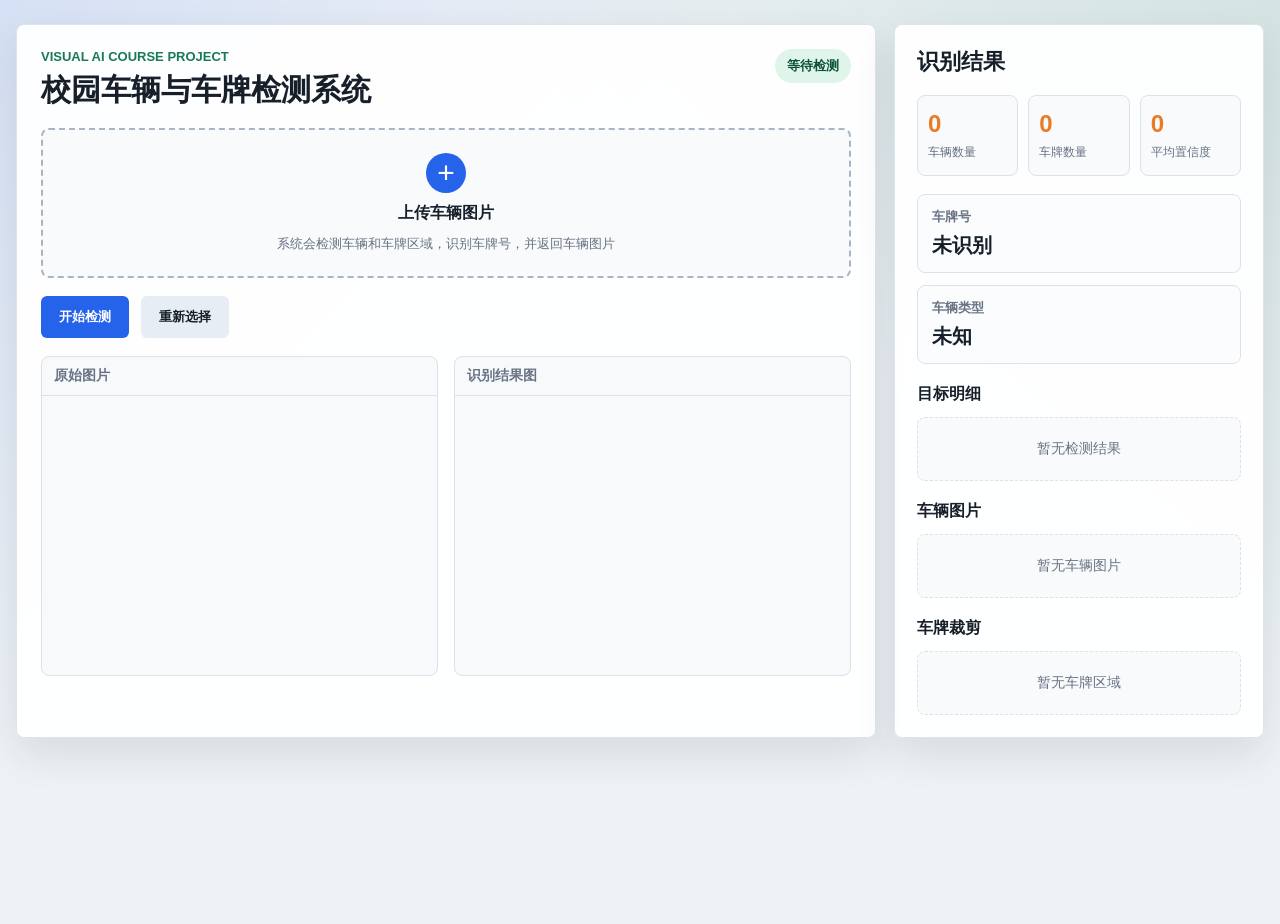
==== templates/index.html @ 744b6635 "Complete visual AI campus detector project" ====
﻿<!doctype html>
<html lang="zh-CN">
  <head>
    <meta charset="utf-8" />
    <meta name="viewport" content="width=device-width, initial-scale=1" />
    <title>校园车辆与车牌检测系统</title>
    <link rel="stylesheet" href="/static/style.css" />
  </head>
  <body>
    <main class="shell">
      <section class="panel workspace">
        <div class="brand">
          <div>
            <p class="eyebrow">Visual AI Course Project</p>
            <h1>校园车辆与车牌检测系统</h1>
          </div>
          <span class="status" id="mode">等待检测</span>
        </div>

        <label class="dropzone" for="imageInput" id="dropzone">
          <input id="imageInput" type="file" accept="image/*" />
          <span class="upload-icon">+</span>
          <strong>上传车辆图片</strong>
          <small>系统会检测车辆和车牌区域，识别车牌号，并返回车辆图片</small>
        </label>

        <div class="actions">
          <button id="detectBtn" type="button">开始检测</button>
          <button id="resetBtn" type="button" class="secondary">重新选择</button>
        </div>

        <div class="preview-grid">
          <figure>
            <figcaption>原始图片</figcaption>
            <img id="originalPreview" alt="原始图片预览" />
          </figure>
          <figure>
            <figcaption>识别结果图</figcaption>
            <img id="resultPreview" alt="识别结果预览" />
          </figure>
        </div>
      </section>

      <aside class="panel insight">
        <h2>识别结果</h2>
        <div class="metrics">
          <div>
            <span id="vehicleCount">0</span>
            <p>车辆数量</p>
          </div>
          <div>
            <span id="plateCount">0</span>
            <p>车牌数量</p>
          </div>
          <div>
            <span id="avgConfidence">0</span>
            <p>平均置信度</p>
          </div>
        </div>

        <section class="result-card">
          <p>车牌号</p>
          <strong id="plateNumber">未识别</strong>
        </section>

        <section class="result-card">
          <p>车辆类型</p>
          <strong id="vehicleType">未知</strong>
        </section>

        <section class="list-section">
          <h3>目标明细</h3>
          <div id="detectionList" class="detection-list empty">暂无检测结果</div>
        </section>

        <section class="list-section">
          <h3>车辆图片</h3>
          <div id="vehicleGallery" class="vehicle-gallery empty">暂无车辆图片</div>
        </section>

        <section class="list-section">
          <h3>车牌裁剪</h3>
          <div id="plateGallery" class="plate-gallery empty">暂无车牌区域</div>
        </section>
      </aside>
    </main>
    <script src="/static/app.js"></script>
  </body>
</html>
---- static/style.css ----
﻿:root {
  color-scheme: light;
  --bg: #eef2f6;
  --panel: #ffffff;
  --ink: #17202a;
  --muted: #687383;
  --line: #dbe2ea;
  --green: #197a55;
  --blue: #2563eb;
  --orange: #ea7a24;
  --shadow: 0 16px 40px rgba(22, 32, 42, 0.11);
}

* { box-sizing: border-box; }

body {
  margin: 0;
  min-height: 100vh;
  font-family: "Microsoft YaHei", "Segoe UI", Arial, sans-serif;
  color: var(--ink);
  background:
    linear-gradient(135deg, rgba(37, 99, 235, 0.12), transparent 34%),
    linear-gradient(220deg, rgba(25, 122, 85, 0.12), transparent 36%),
    var(--bg);
}

.shell {
  width: min(1280px, calc(100vw - 32px));
  margin: 24px auto;
  display: grid;
  grid-template-columns: minmax(0, 1fr) 370px;
  gap: 18px;
}

.panel {
  background: rgba(255, 255, 255, 0.94);
  border: 1px solid rgba(219, 226, 234, 0.9);
  border-radius: 8px;
  box-shadow: var(--shadow);
}

.workspace { padding: 24px; }

.brand {
  display: flex;
  align-items: flex-start;
  justify-content: space-between;
  gap: 16px;
  margin-bottom: 20px;
}

.eyebrow {
  margin: 0 0 8px;
  color: var(--green);
  font-size: 13px;
  font-weight: 700;
  text-transform: uppercase;
}

h1, h2, h3, p { margin-top: 0; }
h1 { margin-bottom: 0; font-size: 30px; line-height: 1.2; }
h2 { font-size: 22px; }
h3 { margin-bottom: 12px; font-size: 16px; }

.status {
  flex: 0 0 auto;
  max-width: 190px;
  padding: 8px 12px;
  border-radius: 999px;
  color: #0f5138;
  background: #dff5ea;
  font-size: 13px;
  font-weight: 700;
  text-align: center;
}

.dropzone {
  min-height: 150px;
  border: 2px dashed #a8b5c5;
  border-radius: 8px;
  display: grid;
  place-items: center;
  gap: 8px;
  padding: 22px;
  text-align: center;
  cursor: pointer;
  background: #f8fafc;
  transition: border-color 0.2s ease, background 0.2s ease;
}

.dropzone.dragging, .dropzone:hover { border-color: var(--blue); background: #edf5ff; }
.dropzone input { display: none; }
.dropzone small { color: var(--muted); }

.upload-icon {
  width: 40px;
  height: 40px;
  border-radius: 50%;
  display: grid;
  place-items: center;
  color: white;
  background: var(--blue);
  font-size: 30px;
  line-height: 1;
}

.actions { display: flex; gap: 12px; margin: 18px 0; }

button {
  height: 42px;
  padding: 0 18px;
  border: 0;
  border-radius: 6px;
  color: white;
  background: var(--blue);
  font-weight: 700;
  cursor: pointer;
}
button.secondary { color: var(--ink); background: #e7edf4; }
button:disabled { cursor: wait; opacity: 0.65; }

.preview-grid {
  display: grid;
  grid-template-columns: repeat(2, minmax(0, 1fr));
  gap: 16px;
}

figure {
  margin: 0;
  min-height: 320px;
  border: 1px solid var(--line);
  border-radius: 8px;
  background: #f7f9fb;
  overflow: hidden;
}

figcaption {
  padding: 10px 12px;
  border-bottom: 1px solid var(--line);
  color: var(--muted);
  font-size: 14px;
  font-weight: 700;
}

figure img {
  display: none;
  width: 100%;
  height: 420px;
  object-fit: contain;
  background: #101820;
}
figure img.visible { display: block; }

.insight {
  padding: 22px;
  align-self: start;
  position: sticky;
  top: 18px;
}

.metrics {
  display: grid;
  grid-template-columns: repeat(3, 1fr);
  gap: 10px;
  margin-bottom: 18px;
}

.metrics div {
  border: 1px solid var(--line);
  border-radius: 8px;
  padding: 14px 10px;
  background: #f8fafc;
}

.metrics span {
  display: block;
  margin-bottom: 6px;
  color: var(--orange);
  font-size: 24px;
  font-weight: 800;
}

.metrics p { margin: 0; color: var(--muted); font-size: 12px; }

.result-card {
  margin-top: 12px;
  border: 1px solid var(--line);
  border-radius: 8px;
  padding: 13px 14px;
  background: #fbfcfe;
}

.result-card p {
  margin: 0 0 6px;
  color: var(--muted);
  font-size: 13px;
  font-weight: 700;
}

.result-card strong {
  display: block;
  color: var(--ink);
  font-size: 20px;
}

.list-section { margin-top: 20px; }
.detection-list, .plate-gallery, .vehicle-gallery { display: grid; gap: 10px; }

.detection-list article {
  border: 1px solid var(--line);
  border-radius: 8px;
  padding: 12px;
  background: #fbfcfe;
}

.detection-list strong, .detection-list span, .detection-list small, .detection-list b { display: block; }
.detection-list b { margin-top: 6px; color: var(--orange); }
.detection-list span { margin-top: 6px; color: var(--green); font-weight: 700; }
.detection-list small { margin-top: 4px; color: var(--muted); }

.empty {
  min-height: 64px;
  border: 1px dashed var(--line);
  border-radius: 8px;
  place-items: center;
  color: var(--muted);
  background: #f8fafc;
  font-size: 14px;
}

.plate-gallery:not(.empty), .vehicle-gallery:not(.empty) {
  grid-template-columns: repeat(2, minmax(0, 1fr));
}

.plate-gallery img, .vehicle-gallery img {
  width: 100%;
  border: 1px solid var(--line);
  border-radius: 6px;
  background: #111827;
  object-fit: contain;
}

.plate-gallery img { aspect-ratio: 3 / 1; }
.vehicle-gallery img { aspect-ratio: 4 / 3; }

@media (max-width: 980px) {
  .shell { grid-template-columns: 1fr; }
  .insight { position: static; }
}

@media (max-width: 720px) {
  .shell { width: min(100vw - 20px, 1280px); margin: 10px auto; }
  .workspace, .insight { padding: 16px; }
  .brand, .actions, .preview-grid { display: grid; grid-template-columns: 1fr; }
  h1 { font-size: 24px; }
  figure img { height: 280px; }
}
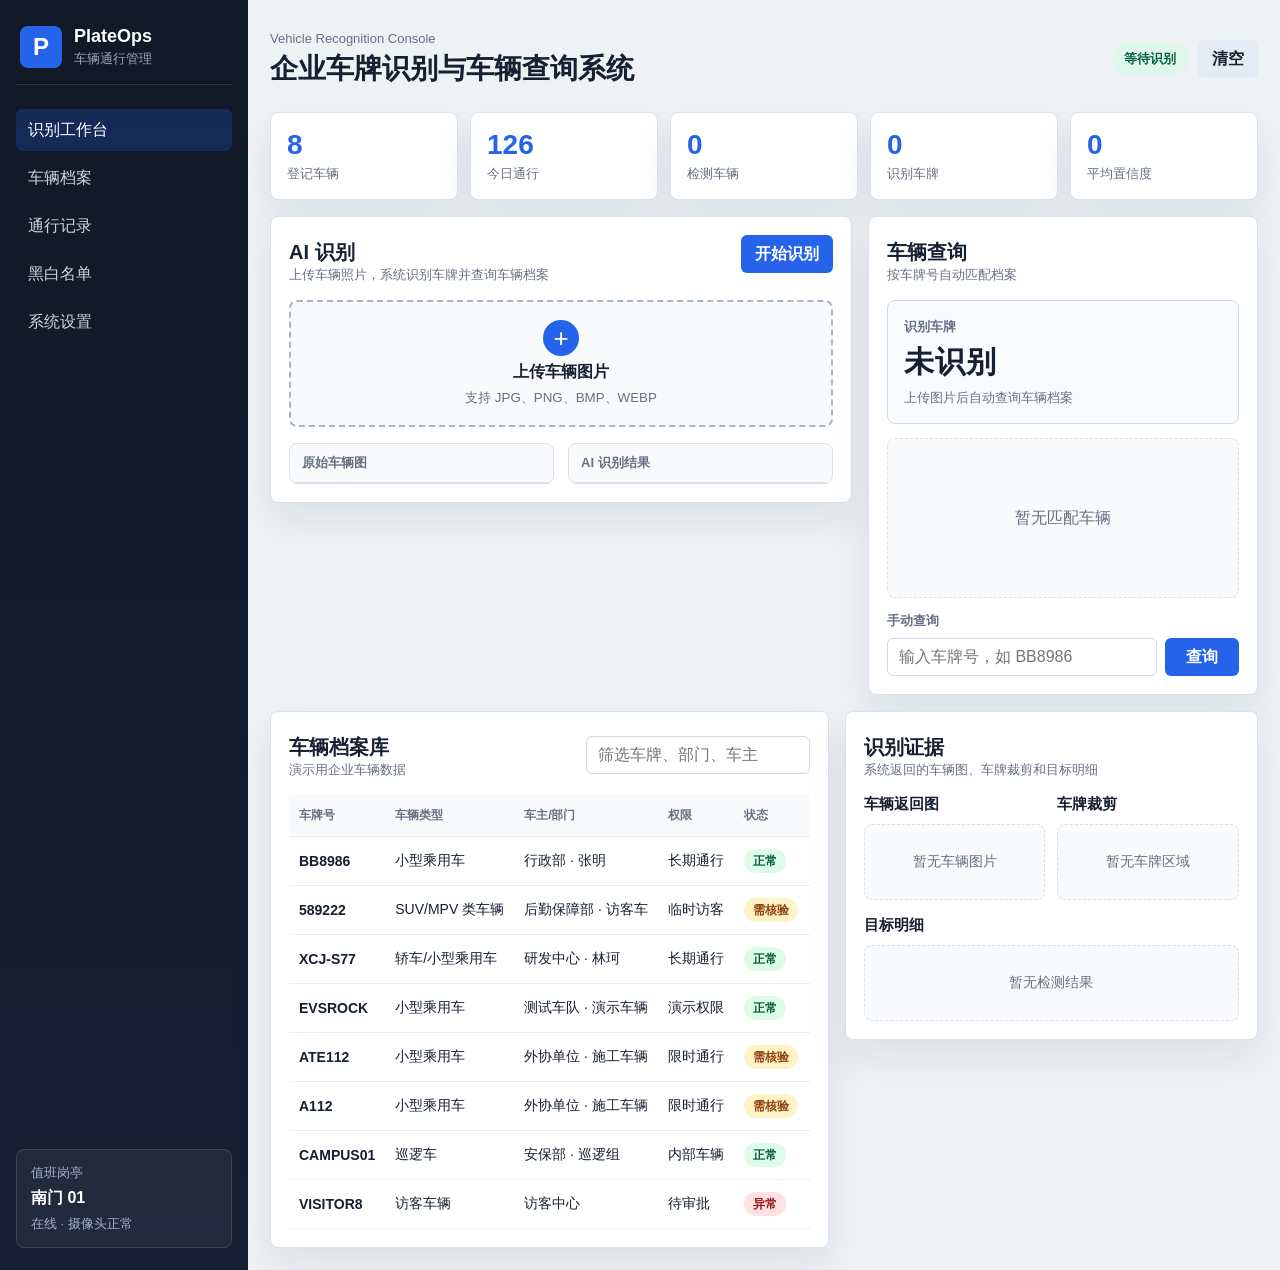
==== commit a921255a: "Build fleet management recognition UI" ====
--- a/templates/index.html
+++ b/templates/index.html
@@ -3,87 +3,176 @@
   <head>
     <meta charset="utf-8" />
     <meta name="viewport" content="width=device-width, initial-scale=1" />
-    <title>校园车辆与车牌检测系统</title>
+    <title>企业车牌识别与车辆管理系统</title>
     <link rel="stylesheet" href="/static/style.css" />
   </head>
   <body>
-    <main class="shell">
-      <section class="panel workspace">
-        <div class="brand">
+    <div class="app-shell">
+      <aside class="sidebar">
+        <div class="logo-block">
+          <span class="logo-mark">P</span>
           <div>
-            <p class="eyebrow">Visual AI Course Project</p>
-            <h1>校园车辆与车牌检测系统</h1>
+            <strong>PlateOps</strong>
+            <small>车辆通行管理</small>
           </div>
-          <span class="status" id="mode">等待检测</span>
         </div>
+        <nav class="side-nav" aria-label="主导航">
+          <button class="active" type="button">识别工作台</button>
+          <button type="button">车辆档案</button>
+          <button type="button">通行记录</button>
+          <button type="button">黑白名单</button>
+          <button type="button">系统设置</button>
+        </nav>
+        <div class="operator-box">
+          <span>值班岗亭</span>
+          <strong>南门 01</strong>
+          <small>在线 · 摄像头正常</small>
+        </div>
+      </aside>
 
-        <label class="dropzone" for="imageInput" id="dropzone">
-          <input id="imageInput" type="file" accept="image/*" />
-          <span class="upload-icon">+</span>
-          <strong>上传车辆图片</strong>
-          <small>系统会检测车辆和车牌区域，识别车牌号，并返回车辆图片</small>
-        </label>
+      <main class="main">
+        <header class="topbar">
+          <div>
+            <p>Vehicle Recognition Console</p>
+            <h1>企业车牌识别与车辆查询系统</h1>
+          </div>
+          <div class="top-actions">
+            <span class="status-pill" id="mode">等待识别</span>
+            <button class="ghost-btn" id="resetBtn" type="button">清空</button>
+          </div>
+        </header>
 
-        <div class="actions">
-          <button id="detectBtn" type="button">开始检测</button>
-          <button id="resetBtn" type="button" class="secondary">重新选择</button>
-        </div>
-
-        <div class="preview-grid">
-          <figure>
-            <figcaption>原始图片</figcaption>
-            <img id="originalPreview" alt="原始图片预览" />
-          </figure>
-          <figure>
-            <figcaption>识别结果图</figcaption>
-            <img id="resultPreview" alt="识别结果预览" />
-          </figure>
-        </div>
-      </section>
-
-      <aside class="panel insight">
-        <h2>识别结果</h2>
-        <div class="metrics">
+        <section class="summary-strip" aria-label="系统概览">
+          <div>
+            <span id="registeredCount">8</span>
+            <p>登记车辆</p>
+          </div>
+          <div>
+            <span id="todayPassCount">126</span>
+            <p>今日通行</p>
+          </div>
           <div>
             <span id="vehicleCount">0</span>
-            <p>车辆数量</p>
+            <p>检测车辆</p>
           </div>
           <div>
             <span id="plateCount">0</span>
-            <p>车牌数量</p>
+            <p>识别车牌</p>
           </div>
           <div>
             <span id="avgConfidence">0</span>
             <p>平均置信度</p>
           </div>
-        </div>
-
-        <section class="result-card">
-          <p>车牌号</p>
-          <strong id="plateNumber">未识别</strong>
         </section>
 
-        <section class="result-card">
-          <p>车辆类型</p>
-          <strong id="vehicleType">未知</strong>
+        <section class="workspace-grid">
+          <section class="recognition-panel">
+            <div class="section-head">
+              <div>
+                <h2>AI 识别</h2>
+                <p>上传车辆照片，系统识别车牌并查询车辆档案</p>
+              </div>
+              <button id="detectBtn" class="primary-btn" type="button">开始识别</button>
+            </div>
+
+            <label class="dropzone" id="dropzone" for="imageInput">
+              <input id="imageInput" type="file" accept="image/*" />
+              <span class="upload-icon">+</span>
+              <strong>上传车辆图片</strong>
+              <small>支持 JPG、PNG、BMP、WEBP</small>
+            </label>
+
+            <div class="image-grid">
+              <figure>
+                <figcaption>原始车辆图</figcaption>
+                <img id="originalPreview" alt="原始车辆图" />
+              </figure>
+              <figure>
+                <figcaption>AI 识别结果</figcaption>
+                <img id="resultPreview" alt="AI 识别结果" />
+              </figure>
+            </div>
+          </section>
+
+          <aside class="lookup-panel">
+            <div class="section-head compact">
+              <div>
+                <h2>车辆查询</h2>
+                <p>按车牌号自动匹配档案</p>
+              </div>
+            </div>
+
+            <div class="plate-readout">
+              <span>识别车牌</span>
+              <strong id="plateNumber">未识别</strong>
+              <p id="matchHint">上传图片后自动查询车辆档案</p>
+            </div>
+
+            <div class="vehicle-profile" id="vehicleProfile">
+              <div class="profile-empty">暂无匹配车辆</div>
+            </div>
+
+            <div class="manual-search">
+              <label for="manualPlate">手动查询</label>
+              <div>
+                <input id="manualPlate" type="text" placeholder="输入车牌号，如 BB8986" />
+                <button id="manualSearchBtn" type="button">查询</button>
+              </div>
+            </div>
+          </aside>
         </section>
 
-        <section class="list-section">
-          <h3>目标明细</h3>
-          <div id="detectionList" class="detection-list empty">暂无检测结果</div>
+        <section class="lower-grid">
+          <section class="registry-panel">
+            <div class="section-head compact">
+              <div>
+                <h2>车辆档案库</h2>
+                <p>演示用企业车辆数据</p>
+              </div>
+              <input id="tableSearch" type="search" placeholder="筛选车牌、部门、车主" />
+            </div>
+            <div class="table-wrap">
+              <table>
+                <thead>
+                  <tr>
+                    <th>车牌号</th>
+                    <th>车辆类型</th>
+                    <th>车主/部门</th>
+                    <th>权限</th>
+                    <th>状态</th>
+                    <th>最近通行</th>
+                  </tr>
+                </thead>
+                <tbody id="fleetTable"></tbody>
+              </table>
+            </div>
+          </section>
+
+          <section class="evidence-panel">
+            <div class="section-head compact">
+              <div>
+                <h2>识别证据</h2>
+                <p>系统返回的车辆图、车牌裁剪和目标明细</p>
+              </div>
+            </div>
+            <div class="evidence-columns">
+              <div>
+                <h3>车辆返回图</h3>
+                <div id="vehicleGallery" class="gallery empty">暂无车辆图片</div>
+              </div>
+              <div>
+                <h3>车牌裁剪</h3>
+                <div id="plateGallery" class="gallery plate empty">暂无车牌区域</div>
+              </div>
+            </div>
+            <div class="list-section">
+              <h3>目标明细</h3>
+              <div id="detectionList" class="detection-list empty">暂无检测结果</div>
+            </div>
+          </section>
         </section>
-
-        <section class="list-section">
-          <h3>车辆图片</h3>
-          <div id="vehicleGallery" class="vehicle-gallery empty">暂无车辆图片</div>
-        </section>
-
-        <section class="list-section">
-          <h3>车牌裁剪</h3>
-          <div id="plateGallery" class="plate-gallery empty">暂无车牌区域</div>
-        </section>
-      </aside>
-    </main>
+      </main>
+    </div>
     <script src="/static/app.js"></script>
   </body>
 </html>
--- a/static/style.css
+++ b/static/style.css
@@ -1,14 +1,18 @@
 ﻿:root {
   color-scheme: light;
-  --bg: #eef2f6;
+  --bg: #eef2f5;
+  --sidebar: #111827;
+  --sidebar-2: #172033;
   --panel: #ffffff;
-  --ink: #17202a;
-  --muted: #687383;
-  --line: #dbe2ea;
-  --green: #197a55;
+  --ink: #152033;
+  --muted: #667085;
+  --line: #d9e1ec;
   --blue: #2563eb;
-  --orange: #ea7a24;
-  --shadow: 0 16px 40px rgba(22, 32, 42, 0.11);
+  --blue-2: #1d4ed8;
+  --green: #16845b;
+  --orange: #d97706;
+  --red: #dc2626;
+  --shadow: 0 18px 42px rgba(15, 23, 42, 0.08);
 }
 
 * { box-sizing: border-box; }
@@ -18,240 +22,341 @@
   min-height: 100vh;
   font-family: "Microsoft YaHei", "Segoe UI", Arial, sans-serif;
   color: var(--ink);
-  background:
-    linear-gradient(135deg, rgba(37, 99, 235, 0.12), transparent 34%),
-    linear-gradient(220deg, rgba(25, 122, 85, 0.12), transparent 36%),
-    var(--bg);
-}
-
-.shell {
-  width: min(1280px, calc(100vw - 32px));
-  margin: 24px auto;
-  display: grid;
-  grid-template-columns: minmax(0, 1fr) 370px;
-  gap: 18px;
-}
-
-.panel {
-  background: rgba(255, 255, 255, 0.94);
-  border: 1px solid rgba(219, 226, 234, 0.9);
-  border-radius: 8px;
+  background: var(--bg);
+}
+
+button, input { font: inherit; }
+button { cursor: pointer; }
+
+.app-shell {
+  min-height: 100vh;
+  display: grid;
+  grid-template-columns: 248px minmax(0, 1fr);
+}
+
+.sidebar {
+  color: #dbeafe;
+  background: linear-gradient(180deg, var(--sidebar), var(--sidebar-2));
+  padding: 22px 16px;
+  display: flex;
+  flex-direction: column;
+  gap: 24px;
+}
+
+.logo-block {
+  display: flex;
+  align-items: center;
+  gap: 12px;
+  padding: 4px 4px 16px;
+  border-bottom: 1px solid rgba(255, 255, 255, 0.11);
+}
+
+.logo-mark {
+  width: 42px;
+  height: 42px;
+  display: grid;
+  place-items: center;
+  border-radius: 8px;
+  color: white;
+  background: var(--blue);
+  font-size: 24px;
+  font-weight: 900;
+}
+
+.logo-block strong, .logo-block small { display: block; }
+.logo-block strong { color: white; font-size: 18px; }
+.logo-block small { margin-top: 3px; color: #93a4bd; }
+
+.side-nav { display: grid; gap: 6px; }
+.side-nav button {
+  width: 100%;
+  height: 42px;
+  border: 0;
+  border-radius: 6px;
+  color: #cbd5e1;
+  background: transparent;
+  text-align: left;
+  padding: 0 12px;
+}
+.side-nav button.active, .side-nav button:hover { color: white; background: rgba(37, 99, 235, 0.24); }
+
+.operator-box {
+  margin-top: auto;
+  border: 1px solid rgba(255, 255, 255, 0.12);
+  border-radius: 8px;
+  padding: 14px;
+  background: rgba(255, 255, 255, 0.05);
+}
+.operator-box span, .operator-box strong, .operator-box small { display: block; }
+.operator-box span, .operator-box small { color: #9fb0c8; font-size: 13px; }
+.operator-box strong { margin: 6px 0; color: white; }
+
+.main {
+  min-width: 0;
+  padding: 22px;
+  display: grid;
+  gap: 16px;
+}
+
+.topbar {
+  min-height: 74px;
+  display: flex;
+  align-items: center;
+  justify-content: space-between;
+  gap: 16px;
+}
+.topbar p, .section-head p { margin: 0; color: var(--muted); font-size: 13px; }
+.topbar h1, .section-head h2 { margin: 4px 0 0; }
+.topbar h1 { font-size: 28px; }
+.section-head h2 { font-size: 20px; }
+
+.top-actions { display: flex; align-items: center; gap: 10px; }
+.status-pill {
+  padding: 8px 12px;
+  border-radius: 999px;
+  color: #065f46;
+  background: #dff6ea;
+  font-size: 13px;
+  font-weight: 800;
+}
+
+.ghost-btn, .primary-btn, .manual-search button {
+  height: 38px;
+  border: 0;
+  border-radius: 6px;
+  padding: 0 14px;
+  font-weight: 800;
+}
+.ghost-btn { color: var(--ink); background: #e5ebf3; }
+.primary-btn, .manual-search button { color: white; background: var(--blue); }
+.primary-btn:hover, .manual-search button:hover { background: var(--blue-2); }
+.primary-btn:disabled { opacity: 0.65; cursor: wait; }
+
+.summary-strip {
+  display: grid;
+  grid-template-columns: repeat(5, minmax(0, 1fr));
+  gap: 12px;
+}
+.summary-strip div, .recognition-panel, .lookup-panel, .registry-panel, .evidence-panel {
+  border: 1px solid var(--line);
+  border-radius: 8px;
+  background: var(--panel);
   box-shadow: var(--shadow);
 }
-
-.workspace { padding: 24px; }
-
-.brand {
+.summary-strip div { padding: 16px; }
+.summary-strip span { display: block; color: var(--blue); font-size: 28px; font-weight: 900; }
+.summary-strip p { margin: 4px 0 0; color: var(--muted); font-size: 13px; }
+
+.workspace-grid {
+  display: grid;
+  grid-template-columns: minmax(0, 1fr) 390px;
+  gap: 16px;
+  align-items: start;
+}
+
+.recognition-panel, .lookup-panel, .registry-panel, .evidence-panel { padding: 18px; }
+.section-head {
   display: flex;
   align-items: flex-start;
   justify-content: space-between;
-  gap: 16px;
-  margin-bottom: 20px;
-}
-
-.eyebrow {
-  margin: 0 0 8px;
-  color: var(--green);
-  font-size: 13px;
-  font-weight: 700;
-  text-transform: uppercase;
-}
-
-h1, h2, h3, p { margin-top: 0; }
-h1 { margin-bottom: 0; font-size: 30px; line-height: 1.2; }
-h2 { font-size: 22px; }
-h3 { margin-bottom: 12px; font-size: 16px; }
-
-.status {
-  flex: 0 0 auto;
-  max-width: 190px;
-  padding: 8px 12px;
-  border-radius: 999px;
-  color: #0f5138;
-  background: #dff5ea;
-  font-size: 13px;
-  font-weight: 700;
-  text-align: center;
-}
+  gap: 12px;
+  margin-bottom: 16px;
+}
+.section-head.compact { align-items: center; }
 
 .dropzone {
-  min-height: 150px;
+  min-height: 118px;
   border: 2px dashed #a8b5c5;
   border-radius: 8px;
   display: grid;
   place-items: center;
-  gap: 8px;
-  padding: 22px;
+  gap: 6px;
+  padding: 18px;
   text-align: center;
   cursor: pointer;
   background: #f8fafc;
   transition: border-color 0.2s ease, background 0.2s ease;
 }
-
 .dropzone.dragging, .dropzone:hover { border-color: var(--blue); background: #edf5ff; }
 .dropzone input { display: none; }
 .dropzone small { color: var(--muted); }
-
 .upload-icon {
-  width: 40px;
-  height: 40px;
+  width: 36px;
+  height: 36px;
+  display: grid;
+  place-items: center;
   border-radius: 50%;
-  display: grid;
-  place-items: center;
   color: white;
   background: var(--blue);
-  font-size: 30px;
-  line-height: 1;
-}
-
-.actions { display: flex; gap: 12px; margin: 18px 0; }
-
-button {
-  height: 42px;
-  padding: 0 18px;
-  border: 0;
-  border-radius: 6px;
-  color: white;
-  background: var(--blue);
-  font-weight: 700;
-  cursor: pointer;
-}
-button.secondary { color: var(--ink); background: #e7edf4; }
-button:disabled { cursor: wait; opacity: 0.65; }
-
-.preview-grid {
+  font-size: 26px;
+}
+
+.image-grid {
   display: grid;
   grid-template-columns: repeat(2, minmax(0, 1fr));
-  gap: 16px;
-}
-
+  gap: 14px;
+  margin-top: 16px;
+}
 figure {
   margin: 0;
-  min-height: 320px;
-  border: 1px solid var(--line);
-  border-radius: 8px;
-  background: #f7f9fb;
+  border: 1px solid var(--line);
+  border-radius: 8px;
   overflow: hidden;
-}
-
+  background: #f8fafc;
+}
 figcaption {
   padding: 10px 12px;
   border-bottom: 1px solid var(--line);
   color: var(--muted);
-  font-size: 14px;
-  font-weight: 700;
-}
-
+  font-size: 13px;
+  font-weight: 800;
+}
 figure img {
   display: none;
   width: 100%;
-  height: 420px;
+  height: 360px;
   object-fit: contain;
-  background: #101820;
+  background: #0f172a;
 }
 figure img.visible { display: block; }
 
-.insight {
-  padding: 22px;
-  align-self: start;
-  position: sticky;
-  top: 18px;
-}
-
-.metrics {
-  display: grid;
-  grid-template-columns: repeat(3, 1fr);
+.plate-readout {
+  border: 1px solid #cfd9e7;
+  border-radius: 8px;
+  padding: 16px;
+  background: #f8fbff;
+}
+.plate-readout span, .plate-readout p { color: var(--muted); }
+.plate-readout span { font-size: 13px; font-weight: 800; }
+.plate-readout strong { display: block; margin-top: 6px; font-size: 30px; letter-spacing: 1px; }
+.plate-readout p { margin: 6px 0 0; font-size: 13px; }
+
+.vehicle-profile { margin-top: 14px; }
+.profile-empty {
+  min-height: 160px;
+  display: grid;
+  place-items: center;
+  border: 1px dashed var(--line);
+  border-radius: 8px;
+  color: var(--muted);
+  background: #f8fafc;
+}
+.profile-image img, .profile-image-placeholder {
+  width: 100%;
+  aspect-ratio: 16 / 9;
+  border-radius: 8px;
+  border: 1px solid var(--line);
+  background: #111827;
+  object-fit: contain;
+}
+.profile-image-placeholder { display: grid; place-items: center; color: #94a3b8; }
+.profile-title {
+  display: flex;
+  align-items: center;
+  justify-content: space-between;
+  gap: 12px;
+  margin: 12px 0;
+}
+.profile-title span { display: block; color: var(--muted); font-size: 13px; }
+.profile-title strong { display: block; margin-top: 2px; font-size: 26px; }
+.badge {
+  display: inline-flex;
+  align-items: center;
+  height: 24px;
+  border-radius: 999px;
+  padding: 0 9px;
+  font-size: 12px;
+  font-style: normal;
+  font-weight: 900;
+}
+.badge.ok { color: #05603a; background: #dcfce7; }
+.badge.warn { color: #92400e; background: #fef3c7; }
+.badge.danger { color: #991b1b; background: #fee2e2; }
+
+.profile-list { display: grid; gap: 8px; margin: 0; }
+.profile-list div {
+  display: grid;
+  grid-template-columns: 88px minmax(0, 1fr);
   gap: 10px;
-  margin-bottom: 18px;
-}
-
-.metrics div {
-  border: 1px solid var(--line);
-  border-radius: 8px;
-  padding: 14px 10px;
-  background: #f8fafc;
-}
-
-.metrics span {
-  display: block;
-  margin-bottom: 6px;
-  color: var(--orange);
-  font-size: 24px;
-  font-weight: 800;
-}
-
-.metrics p { margin: 0; color: var(--muted); font-size: 12px; }
-
-.result-card {
-  margin-top: 12px;
-  border: 1px solid var(--line);
-  border-radius: 8px;
-  padding: 13px 14px;
-  background: #fbfcfe;
-}
-
-.result-card p {
-  margin: 0 0 6px;
-  color: var(--muted);
-  font-size: 13px;
-  font-weight: 700;
-}
-
-.result-card strong {
-  display: block;
+  padding: 9px 0;
+  border-bottom: 1px solid #edf1f6;
+}
+.profile-list dt { color: var(--muted); font-size: 13px; }
+.profile-list dd { margin: 0; font-weight: 700; }
+
+.manual-search { margin-top: 14px; }
+.manual-search label { display: block; margin-bottom: 8px; color: var(--muted); font-size: 13px; font-weight: 800; }
+.manual-search div { display: grid; grid-template-columns: minmax(0, 1fr) 74px; gap: 8px; }
+input[type="text"], input[type="search"] {
+  height: 38px;
+  border: 1px solid #cfd8e5;
+  border-radius: 6px;
+  padding: 0 11px;
   color: var(--ink);
-  font-size: 20px;
-}
-
-.list-section { margin-top: 20px; }
-.detection-list, .plate-gallery, .vehicle-gallery { display: grid; gap: 10px; }
-
-.detection-list article {
-  border: 1px solid var(--line);
-  border-radius: 8px;
-  padding: 12px;
-  background: #fbfcfe;
-}
-
-.detection-list strong, .detection-list span, .detection-list small, .detection-list b { display: block; }
-.detection-list b { margin-top: 6px; color: var(--orange); }
-.detection-list span { margin-top: 6px; color: var(--green); font-weight: 700; }
-.detection-list small { margin-top: 4px; color: var(--muted); }
-
-.empty {
-  min-height: 64px;
+  background: white;
+}
+
+.lower-grid {
+  display: grid;
+  grid-template-columns: minmax(0, 1.15fr) minmax(360px, 0.85fr);
+  gap: 16px;
+  align-items: start;
+}
+.table-wrap { overflow-x: auto; }
+table { width: 100%; border-collapse: collapse; font-size: 14px; }
+th, td { padding: 12px 10px; border-bottom: 1px solid #e8eef5; text-align: left; white-space: nowrap; }
+th { color: var(--muted); font-size: 12px; background: #f8fafc; }
+tbody tr { cursor: pointer; }
+tbody tr:hover { background: #f8fbff; }
+
+.evidence-columns { display: grid; grid-template-columns: repeat(2, minmax(0, 1fr)); gap: 12px; }
+.evidence-columns h3, .list-section h3 { margin: 0 0 10px; font-size: 15px; }
+.gallery, .detection-list {
+  display: grid;
+  gap: 10px;
+}
+.gallery.empty, .detection-list.empty {
+  min-height: 76px;
+  place-items: center;
   border: 1px dashed var(--line);
   border-radius: 8px;
-  place-items: center;
   color: var(--muted);
   background: #f8fafc;
   font-size: 14px;
 }
-
-.plate-gallery:not(.empty), .vehicle-gallery:not(.empty) {
-  grid-template-columns: repeat(2, minmax(0, 1fr));
-}
-
-.plate-gallery img, .vehicle-gallery img {
+.gallery:not(.empty) { grid-template-columns: repeat(2, minmax(0, 1fr)); }
+.gallery img {
   width: 100%;
+  aspect-ratio: 4 / 3;
   border: 1px solid var(--line);
   border-radius: 6px;
   background: #111827;
   object-fit: contain;
 }
-
-.plate-gallery img { aspect-ratio: 3 / 1; }
-.vehicle-gallery img { aspect-ratio: 4 / 3; }
-
-@media (max-width: 980px) {
-  .shell { grid-template-columns: 1fr; }
-  .insight { position: static; }
-}
-
-@media (max-width: 720px) {
-  .shell { width: min(100vw - 20px, 1280px); margin: 10px auto; }
-  .workspace, .insight { padding: 16px; }
-  .brand, .actions, .preview-grid { display: grid; grid-template-columns: 1fr; }
-  h1 { font-size: 24px; }
+.gallery.plate img { aspect-ratio: 3 / 1; }
+
+.list-section { margin-top: 16px; }
+.detection-list article {
+  border: 1px solid var(--line);
+  border-radius: 8px;
+  padding: 11px;
+  background: #fbfcfe;
+}
+.detection-list strong, .detection-list b, .detection-list span, .detection-list small { display: block; }
+.detection-list b { margin-top: 5px; color: var(--orange); }
+.detection-list span { margin-top: 5px; color: var(--green); font-weight: 800; }
+.detection-list small { margin-top: 3px; color: var(--muted); }
+
+@media (max-width: 1180px) {
+  .app-shell { grid-template-columns: 1fr; }
+  .sidebar { display: none; }
+  .workspace-grid, .lower-grid { grid-template-columns: 1fr; }
+}
+
+@media (max-width: 760px) {
+  .main { padding: 12px; }
+  .topbar, .section-head, .top-actions { align-items: stretch; display: grid; }
+  .summary-strip { grid-template-columns: repeat(2, minmax(0, 1fr)); }
+  .image-grid, .evidence-columns { grid-template-columns: 1fr; }
   figure img { height: 280px; }
 }
